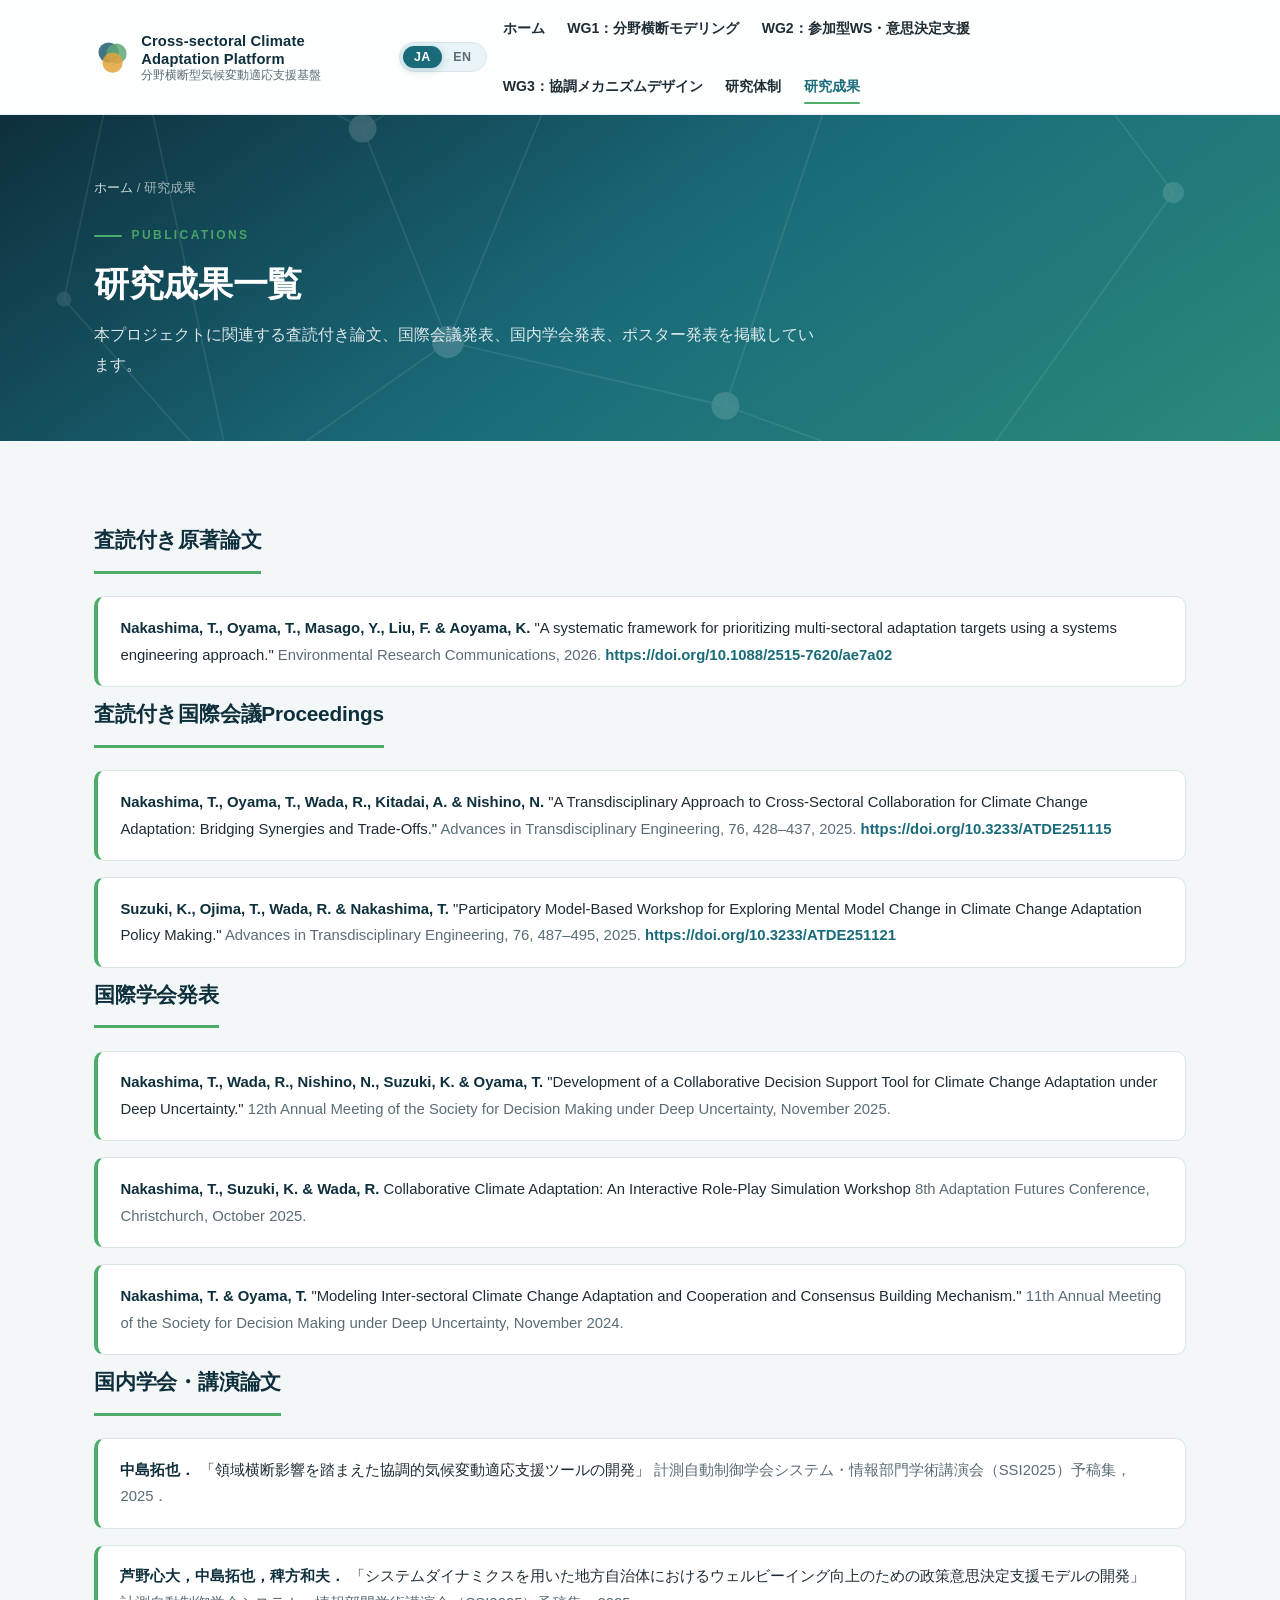
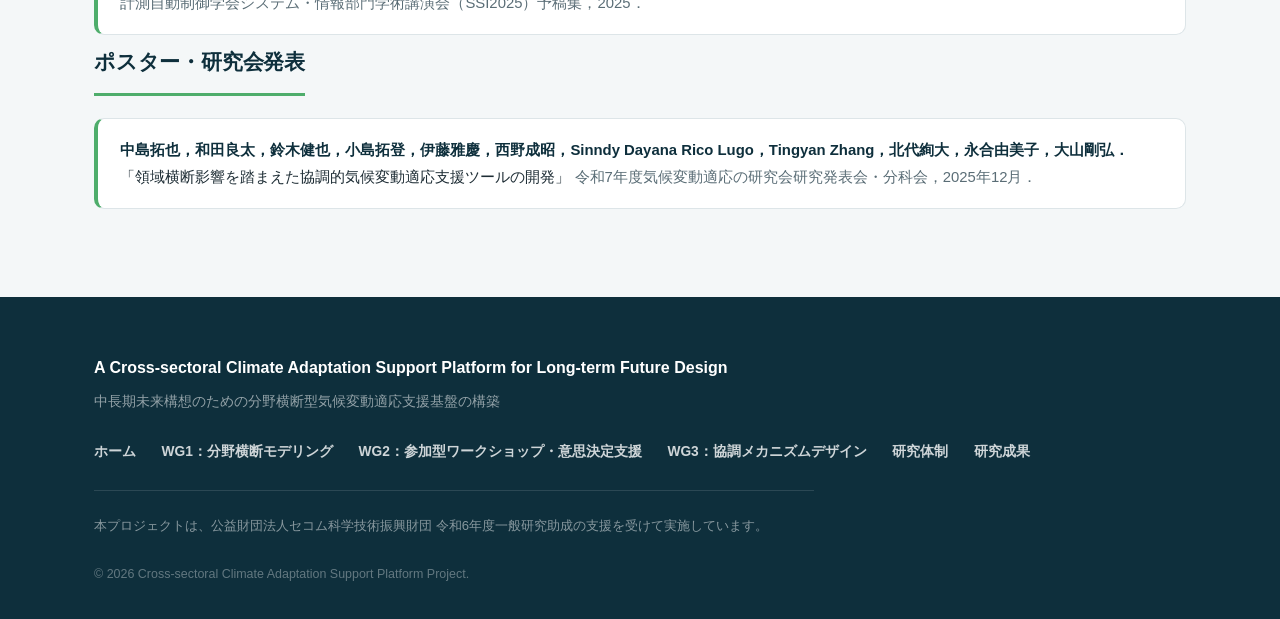
==== publications.html @ dfb135c4 "first commit" ====
<!DOCTYPE html>
<html lang="ja">
<head>
  <meta charset="UTF-8">
  <meta name="viewport" content="width=device-width, initial-scale=1.0">
  <title>研究成果 | 分野横断型気候変動適応支援基盤</title>
  <meta name="description" content="本プロジェクトの研究成果一覧（査読付き論文、国際会議Proceedings、学会発表、ポスター発表）と主要な参考文献リストを掲載しています。">
  <link rel="icon" type="image/svg+xml" href="images/favicon.svg">
  <link rel="stylesheet" href="css/style.css">
</head>
<body>
  <header class="site-header">
    <div class="nav">
      <a href="index.html" class="nav__brand">
        <img src="images/logo-mark.svg" alt="">
        <span class="nav__brand-text">
          <span class="nav__brand-en">Cross-sectoral Climate Adaptation Platform</span>
          <span class="nav__brand-jp">分野横断型気候変動適応支援基盤</span>
        </span>
      </a>
      <div class="nav__right">
        <div class="lang-switch">
          <button class="lang-switch__btn is-active" data-lang="ja">JA</button>
          <button class="lang-switch__btn" data-lang="en">EN</button>
        </div>
        <button class="nav__toggle" aria-label="メニューを開く" aria-expanded="false">
          <span></span><span></span><span></span>
        </button>
      </div>
      <nav class="nav__links">
        <a href="index.html" data-lang-ja>ホーム</a>
        <a href="index.html" data-lang-en>Home</a>
        <a href="wg1.html" data-lang-ja>WG1：分野横断モデリング</a>
        <a href="wg1.html" data-lang-en>WG1: Integrated System Modeling</a>
        <a href="wg2.html" data-lang-ja>WG2：参加型WS・意思決定支援</a>
        <a href="wg2.html" data-lang-en>WG2: Serious-Game &amp; Workshop</a>
        <a href="wg3.html" data-lang-ja>WG3：協調メカニズムデザイン</a>
        <a href="wg3.html" data-lang-en>WG3: Collaborative Mechanism Design</a>
        <a href="team.html" data-lang-ja>研究体制</a>
        <a href="team.html" data-lang-en>Research Team</a>
        <a href="publications.html" class="is-active" data-lang-ja>研究成果</a>
        <a href="publications.html" class="is-active" data-lang-en>Publications</a>
      </nav>
    </div>
  </header>

  <main>
    <section class="page-hero">
      <div class="page-hero__inner">
        <p class="breadcrumb"><a href="index.html" data-lang-ja>ホーム</a><a href="index.html" data-lang-en>Home</a> / <span data-lang-ja>研究成果</span><span data-lang-en>Publications</span></p>
        <p class="page-hero__label">Publications</p>
        <h1 class="page-hero__title" data-lang-ja>研究成果一覧</h1>
        <h1 class="page-hero__title" data-lang-en>Publications</h1>
        <p class="page-hero__lead" data-lang-ja>
          本プロジェクトに関連する査読付き論文、国際会議発表、国内学会発表、ポスター発表を掲載しています。
        </p>
        <p class="page-hero__lead" data-lang-en>
          This page lists peer-reviewed papers, international conference presentations, domestic conference presentations, and poster presentations related to this project.
        </p>
      </div>
    </section>

    <section class="section">
      <div class="container">
        <h2 class="block-title fade-in" data-lang-ja>査読付き原著論文</h2>
        <h2 class="block-title fade-in" data-lang-en>Peer-reviewed Journal Articles</h2>
        <ul class="pub-list fade-in">
          <li class="pub-item">
            <span class="pub-authors">Nakashima, T., Oyama, T., Masago, Y., Liu, F. &amp; Aoyama, K.</span>
            "A systematic framework for prioritizing multi-sectoral adaptation targets using a systems engineering approach."
            <span class="pub-venue">Environmental Research Communications, 2026.</span>
            <a href="https://iopscience.iop.org/article/10.1088/2515-7620/ae7a02" target="_blank" rel="noopener">https://doi.org/10.1088/2515-7620/ae7a02</a>
          </li>
        </ul>

        <h2 class="block-title fade-in" data-lang-ja>査読付き国際会議Proceedings</h2>
        <h2 class="block-title fade-in" data-lang-en>Peer-reviewed Conference Proceedings</h2>
        <ul class="pub-list fade-in">
          <li class="pub-item">
            <span class="pub-authors">Nakashima, T., Oyama, T., Wada, R., Kitadai, A. &amp; Nishino, N.</span>
            "A Transdisciplinary Approach to Cross-Sectoral Collaboration for Climate Change Adaptation: Bridging Synergies and Trade-Offs."
            <span class="pub-venue">Advances in Transdisciplinary Engineering, 76, 428–437, 2025.</span>
            <a href="https://doi.org/10.3233/ATDE251115" target="_blank" rel="noopener">https://doi.org/10.3233/ATDE251115</a>
          </li>
          <li class="pub-item">
            <span class="pub-authors">Suzuki, K., Ojima, T., Wada, R. &amp; Nakashima, T.</span>
            "Participatory Model-Based Workshop for Exploring Mental Model Change in Climate Change Adaptation Policy Making."
            <span class="pub-venue">Advances in Transdisciplinary Engineering, 76, 487–495, 2025.</span>
            <a href="https://doi.org/10.3233/ATDE251121" target="_blank" rel="noopener">https://doi.org/10.3233/ATDE251121</a>
          </li>
        </ul>

        <h2 class="block-title fade-in" data-lang-ja>国際学会発表</h2>
        <h2 class="block-title fade-in" data-lang-en>International Conference Presentations</h2>
        <ul class="pub-list fade-in">
          <li class="pub-item">
            <span class="pub-authors">Nakashima, T., Wada, R., Nishino, N., Suzuki, K. &amp; Oyama, T.</span>
            "Development of a Collaborative Decision Support Tool for Climate Change Adaptation under Deep Uncertainty."
            <span class="pub-venue">12th Annual Meeting of the Society for Decision Making under Deep Uncertainty, November 2025.</span>
          </li>
          <li class="pub-item">
            <span class="pub-authors">Nakashima, T., Suzuki, K. &amp; Wada, R.</span>
            <span data-lang-ja>Collaborative Climate Adaptation: An Interactive Role-Play
Simulation Workshop</span>
            <span data-lang-en>Collaborative Climate Adaptation: An Interactive Role-Play
Simulation Workshop</span>
            <span class="pub-venue">8th Adaptation Futures Conference, Christchurch, October 2025.</span>
          </li>
          <li class="pub-item">
            <span class="pub-authors">Nakashima, T. &amp; Oyama, T.</span>
            "Modeling Inter-sectoral Climate Change Adaptation and Cooperation and Consensus Building Mechanism."
            <span class="pub-venue">11th Annual Meeting of the Society for Decision Making under Deep Uncertainty, November 2024.</span>
          </li>
        </ul>

        <h2 class="block-title fade-in" data-lang-ja>国内学会・講演論文</h2>
        <h2 class="block-title fade-in" data-lang-en>Domestic Conference Presentations</h2>
        <ul class="pub-list fade-in">
          <li class="pub-item">
            <span class="pub-authors" data-lang-ja>中島拓也．</span>
            <span class="pub-authors" data-lang-en>Nakashima, T.</span>
            <span data-lang-ja>「領域横断影響を踏まえた協調的気候変動適応支援ツールの開発」</span>
            <span data-lang-en>"Development of a Collaborative Climate Change Adaptation Support Tool Considering Cross-sectoral Impacts"</span>
            <span class="pub-venue" data-lang-ja>計測自動制御学会システム・情報部門学術講演会（SSI2025）予稿集，2025．</span>
            <span class="pub-venue" data-lang-en>SICE SSI2025, 2025.</span>
          </li>
          <li class="pub-item">
            <span class="pub-authors" data-lang-ja>芦野心大，中島拓也，稗方和夫．</span>
            <span class="pub-authors" data-lang-en>Ashino, S., Nakashima, T. &amp; Hiekata, K.</span>
            <span data-lang-ja>「システムダイナミクスを用いた地方自治体におけるウェルビーイング向上のための政策意思決定支援モデルの開発」</span>
            <span data-lang-en>"Development of a Policy Decision Support Model for Improving Well-being in Local Governments Using System Dynamics"</span>
            <span class="pub-venue" data-lang-ja>計測自動制御学会システム・情報部門学術講演会（SSI2025）予稿集，2025．</span>
            <span class="pub-venue" data-lang-en>SICE SSI2025, 2025.</span>
          </li>
        </ul>

        <h2 class="block-title fade-in" data-lang-ja>ポスター・研究会発表</h2>
        <h2 class="block-title fade-in" data-lang-en>Poster &amp; Workshop Presentations</h2>
        <ul class="pub-list fade-in">
          <li class="pub-item">
            <span class="pub-authors" data-lang-ja>中島拓也，和田良太，鈴木健也，小島拓登，伊藤雅慶，西野成昭，Sinndy Dayana Rico Lugo，Tingyan Zhang，北代絢大，永合由美子，大山剛弘．</span>
            <span class="pub-authors" data-lang-en>Nakashima, T., Wada, R., Suzuki, K., Ojima, T., Ito, M., Nishino, N., Rico Lugo, S.D., Zhang, T., Kitadai, A., Nagago, Y. &amp; Oyama, T.</span>
            <span data-lang-ja>「領域横断影響を踏まえた協調的気候変動適応支援ツールの開発」</span>
            <span data-lang-en>"Development of a Collaborative Climate Change Adaptation Support Tool Considering Cross-sectoral Impacts"</span>
            <span class="pub-venue" data-lang-ja>令和7年度気候変動適応の研究会研究発表会・分科会，2025年12月．</span>
            <span class="pub-venue" data-lang-en>FY2025 Climate Change Adaptation Research Meeting, December 2025.</span>
          </li>
        </ul>
      </div>
    </section>
  </main>

  <footer class="site-footer">
    <div class="footer__inner">
      <div>
        <p class="footer__title">A Cross-sectoral Climate Adaptation Support Platform for Long-term Future Design</p>
        <p class="footer__sub">中長期未来構想のための分野横断型気候変動適応支援基盤の構築</p>
      </div>
      <nav class="footer__links">
        <a href="index.html" data-lang-ja>ホーム</a>
        <a href="index.html" data-lang-en>Home</a>
        <a href="wg1.html" data-lang-ja>WG1：分野横断モデリング</a>
        <a href="wg1.html" data-lang-en>WG1: Integrated System Modeling</a>
        <a href="wg2.html" data-lang-ja>WG2：参加型ワークショップ・意思決定支援</a>
        <a href="wg2.html" data-lang-en>WG2: Serious-Game &amp; Workshop</a>
        <a href="wg3.html" data-lang-ja>WG3：協調メカニズムデザイン</a>
        <a href="wg3.html" data-lang-en>WG3: Collaborative Mechanism Design</a>
        <a href="team.html" data-lang-ja>研究体制</a>
        <a href="team.html" data-lang-en>Research Team</a>
        <a href="publications.html" data-lang-ja>研究成果</a>
        <a href="publications.html" data-lang-en>Publications</a>
      </nav>
      <p class="footer__funding" data-lang-ja>
        本プロジェクトは、公益財団法人セコム科学技術振興財団 令和6年度一般研究助成の支援を受けて実施しています。
      </p>
      <p class="footer__funding" data-lang-en>
        This project is supported by the SECOM Science and Technology Foundation (FY2024 General Research Grant).
      </p>
      <p class="footer__copy">&copy; 2026 Cross-sectoral Climate Adaptation Support Platform Project.</p>
    </div>
  </footer>

  <script src="js/script.js"></script>
</body>
</html>
---- css/style.css ----
/* ============================================================
   Cross-sectoral Climate Adaptation Support Platform
   Modern stylesheet
   ============================================================ */

:root {
  --color-primary: #1a6b7a;
  --color-primary-dark: #0e2f3c;
  --color-primary-light: #e8f4f7;
  --color-accent: #4ead6b;
  --color-accent-dark: #38885a;
  --color-accent-light: #e6f5ec;
  --color-amber: #e3a23c;
  --color-bg: #f4f7f8;
  --color-surface: #ffffff;
  --color-text: #1e2d35;
  --color-text-muted: #5a6d76;
  --color-border: #dde5e8;
  --font-base: "Inter", -apple-system, BlinkMacSystemFont, "Hiragino Sans", "Hiragino Kaku Gothic ProN",
    "Yu Gothic", "Segoe UI", Meiryo, sans-serif;
  --font-display: "Inter", -apple-system, BlinkMacSystemFont, "Hiragino Sans", sans-serif;
  --max-width: 1140px;
  --radius: 16px;
  --radius-sm: 10px;
  --radius-lg: 24px;
  --shadow: 0 8px 32px rgba(14, 47, 60, 0.10);
  --shadow-sm: 0 2px 12px rgba(14, 47, 60, 0.06);
  --shadow-lg: 0 16px 48px rgba(14, 47, 60, 0.14);
  --transition: 0.3s cubic-bezier(0.4, 0, 0.2, 1);
}

* {
  box-sizing: border-box;
}

html {
  scroll-behavior: smooth;
}

body {
  margin: 0;
  font-family: var(--font-base);
  color: var(--color-text);
  background: var(--color-bg);
  line-height: 1.85;
  -webkit-font-smoothing: antialiased;
  -moz-osx-font-smoothing: grayscale;
}

img {
  max-width: 100%;
  display: block;
}

a {
  color: var(--color-primary);
  text-decoration: none;
  transition: color var(--transition);
}

a:hover {
  color: var(--color-accent-dark);
  text-decoration: none;
}

.container {
  max-width: var(--max-width);
  margin: 0 auto;
  padding: 0 1.5rem;
}

/* ------------------------------------------------------------
   Scroll-triggered animations
   ------------------------------------------------------------ */

.fade-in {
  opacity: 0;
  transform: translateY(28px);
  transition: opacity 0.7s cubic-bezier(0.4, 0, 0.2, 1), transform 0.7s cubic-bezier(0.4, 0, 0.2, 1);
}

.fade-in.is-visible {
  opacity: 1;
  transform: translateY(0);
}

.fade-in-left {
  opacity: 0;
  transform: translateX(-32px);
  transition: opacity 0.7s cubic-bezier(0.4, 0, 0.2, 1), transform 0.7s cubic-bezier(0.4, 0, 0.2, 1);
}

.fade-in-left.is-visible {
  opacity: 1;
  transform: translateX(0);
}

.fade-in-right {
  opacity: 0;
  transform: translateX(32px);
  transition: opacity 0.7s cubic-bezier(0.4, 0, 0.2, 1), transform 0.7s cubic-bezier(0.4, 0, 0.2, 1);
}

.fade-in-right.is-visible {
  opacity: 1;
  transform: translateX(0);
}

.stagger-1 { transition-delay: 0.1s; }
.stagger-2 { transition-delay: 0.2s; }
.stagger-3 { transition-delay: 0.3s; }
.stagger-4 { transition-delay: 0.4s; }

/* ------------------------------------------------------------
   Header / Navigation
   ------------------------------------------------------------ */

.site-header {
  position: sticky;
  top: 0;
  z-index: 200;
  background: rgba(255, 255, 255, 0.82);
  backdrop-filter: blur(16px) saturate(180%);
  -webkit-backdrop-filter: blur(16px) saturate(180%);
  border-bottom: 1px solid rgba(221, 229, 232, 0.6);
  transition: box-shadow var(--transition);
}

.site-header.is-scrolled {
  box-shadow: 0 2px 20px rgba(14, 47, 60, 0.08);
}

.nav {
  max-width: var(--max-width);
  margin: 0 auto;
  padding: 0.65rem 1.5rem;
  display: flex;
  align-items: center;
  justify-content: space-between;
  gap: 1rem;
}

.nav__brand {
  display: flex;
  align-items: center;
  gap: 0.7rem;
  text-decoration: none;
  color: var(--color-primary-dark);
  min-width: 0;
}

.nav__brand:hover {
  text-decoration: none;
}

.nav__brand img {
  width: 36px;
  height: 36px;
  flex-shrink: 0;
}

.nav__brand-text {
  display: flex;
  flex-direction: column;
  line-height: 1.25;
}

.nav__brand-en {
  font-weight: 700;
  font-size: 0.92rem;
  letter-spacing: 0.01em;
}

.nav__brand-jp {
  font-size: 0.72rem;
  color: var(--color-text-muted);
}

.nav__right {
  display: flex;
  align-items: center;
  gap: 1rem;
}

.nav__toggle {
  display: none;
  flex-direction: column;
  justify-content: center;
  gap: 5px;
  width: 40px;
  height: 40px;
  background: none;
  border: 1px solid var(--color-border);
  border-radius: var(--radius-sm);
  cursor: pointer;
  flex-shrink: 0;
  transition: background var(--transition);
}

.nav__toggle:hover {
  background: var(--color-primary-light);
}

.nav__toggle span {
  display: block;
  width: 18px;
  height: 2px;
  margin: 0 auto;
  background: var(--color-primary-dark);
  border-radius: 2px;
  transition: transform var(--transition);
}

.nav__links {
  display: flex;
  align-items: center;
  gap: 1.4rem;
  flex-wrap: wrap;
}

.nav__links a {
  color: var(--color-text);
  font-weight: 600;
  font-size: 0.88rem;
  text-decoration: none;
  white-space: nowrap;
  padding: 0.3rem 0;
  position: relative;
  transition: color var(--transition);
}

.nav__links a::after {
  content: "";
  position: absolute;
  bottom: 0;
  left: 0;
  width: 0;
  height: 2px;
  background: var(--color-accent);
  border-radius: 1px;
  transition: width var(--transition);
}

.nav__links a:hover::after,
.nav__links a.is-active::after {
  width: 100%;
}

.nav__links a:hover,
.nav__links a.is-active {
  color: var(--color-primary);
  text-decoration: none;
}

/* Language switcher */
.lang-switch {
  display: inline-flex;
  align-items: center;
  background: var(--color-primary-light);
  border-radius: 999px;
  padding: 3px;
  gap: 0;
  flex-shrink: 0;
  border: 1px solid var(--color-border);
}

.lang-switch__btn {
  border: none;
  background: none;
  font-size: 0.78rem;
  font-weight: 700;
  padding: 0.3rem 0.7rem;
  border-radius: 999px;
  cursor: pointer;
  color: var(--color-text-muted);
  transition: all var(--transition);
  line-height: 1;
  letter-spacing: 0.04em;
}

.lang-switch__btn.is-active {
  background: var(--color-primary);
  color: #fff;
  box-shadow: 0 2px 8px rgba(26, 107, 122, 0.25);
}

.lang-switch__btn:hover:not(.is-active) {
  color: var(--color-primary);
}

@media (max-width: 920px) {
  .nav__toggle {
    display: flex;
  }

  .nav__links {
    display: none;
    width: 100%;
    flex-direction: column;
    align-items: flex-start;
    gap: 0.8rem;
    padding: 1rem 0 0.5rem;
  }

  .nav__links.is-open {
    display: flex;
  }

  .nav {
    flex-wrap: wrap;
  }

  .nav__right {
    gap: 0.5rem;
  }
}

/* ------------------------------------------------------------
   Hero (home page)
   ------------------------------------------------------------ */

.hero {
  position: relative;
  background: linear-gradient(145deg, #0e2f3c 0%, #1a6b7a 50%, #2a8a7a 100%);
  color: #fff;
  overflow: hidden;
}

.hero__bg {
  position: absolute;
  inset: 0;
  background-image: url("../images/hero-network.svg");
  background-size: cover;
  background-position: center;
  opacity: 0.25;
  animation: heroBgFloat 20s ease-in-out infinite;
}

@keyframes heroBgFloat {
  0%, 100% { transform: scale(1) translateY(0); }
  50% { transform: scale(1.05) translateY(-10px); }
}

.hero__inner {
  position: relative;
  max-width: var(--max-width);
  margin: 0 auto;
  padding: 6rem 1.5rem 5rem;
}

.hero__eyebrow {
  text-transform: uppercase;
  letter-spacing: 0.22em;
  font-size: 0.75rem;
  font-weight: 700;
  color: rgba(78, 173, 107, 0.9);
  margin: 0 0 1.2rem;
  display: inline-flex;
  align-items: center;
  gap: 0.6rem;
}

.hero__eyebrow::before {
  content: "";
  display: block;
  width: 28px;
  height: 2px;
  background: var(--color-accent);
  border-radius: 1px;
}

.hero__title {
  font-family: var(--font-display);
  font-size: clamp(1.7rem, 4vw, 2.8rem);
  line-height: 1.35;
  margin: 0 0 1rem;
  font-weight: 800;
  max-width: 860px;
  letter-spacing: -0.01em;
}

.hero__subtitle {
  font-size: clamp(1rem, 2.2vw, 1.3rem);
  font-weight: 600;
  margin: 0 0 1.6rem;
  color: rgba(230, 245, 236, 0.85);
}

.hero__lead {
  max-width: 700px;
  font-size: 0.98rem;
  color: rgba(255, 255, 255, 0.85);
  margin: 0 0 2.4rem;
  line-height: 1.9;
}

.hero__actions {
  display: flex;
  flex-wrap: wrap;
  gap: 0.9rem;
}

.hero__funder {
  position: relative;
  margin-top: 3.5rem;
  padding-top: 1.5rem;
  border-top: 1px solid rgba(255, 255, 255, 0.15);
  font-size: 0.82rem;
  color: rgba(255, 255, 255, 0.6);
  max-width: 700px;
}

/* ------------------------------------------------------------
   Buttons
   ------------------------------------------------------------ */

.btn {
  display: inline-block;
  padding: 0.75rem 1.6rem;
  border-radius: 999px;
  font-weight: 700;
  font-size: 0.92rem;
  text-decoration: none;
  transition: all var(--transition);
  border: 2px solid transparent;
  letter-spacing: 0.01em;
}

.btn--primary {
  background: var(--color-accent);
  color: #fff;
  box-shadow: 0 4px 16px rgba(78, 173, 107, 0.3);
}

.btn--primary:hover {
  background: var(--color-accent-dark);
  color: #fff;
  text-decoration: none;
  transform: translateY(-2px);
  box-shadow: 0 6px 24px rgba(78, 173, 107, 0.4);
}

.btn--ghost {
  background: rgba(255, 255, 255, 0.08);
  border-color: rgba(255, 255, 255, 0.4);
  color: #fff;
  backdrop-filter: blur(4px);
}

.btn--ghost:hover {
  background: rgba(255, 255, 255, 0.18);
  border-color: rgba(255, 255, 255, 0.7);
  color: #fff;
  text-decoration: none;
  transform: translateY(-2px);
}

.btn--outline {
  background: transparent;
  border-color: var(--color-primary);
  color: var(--color-primary);
}

.btn--outline:hover {
  background: var(--color-primary);
  color: #fff;
  text-decoration: none;
  transform: translateY(-2px);
  box-shadow: 0 4px 16px rgba(26, 107, 122, 0.25);
}

/* ------------------------------------------------------------
   Page hero (sub pages)
   ------------------------------------------------------------ */

.page-hero {
  background: linear-gradient(145deg, #0e2f3c 0%, #1a6b7a 50%, #2a8a7a 100%);
  color: #fff;
  position: relative;
  overflow: hidden;
}

.page-hero::after {
  content: "";
  position: absolute;
  inset: 0;
  background-image: url("../images/hero-network.svg");
  background-size: cover;
  background-position: center;
  opacity: 0.18;
}

.page-hero__inner {
  position: relative;
  z-index: 1;
  max-width: var(--max-width);
  margin: 0 auto;
  padding: 3.8rem 1.5rem;
}

.page-hero__label {
  text-transform: uppercase;
  letter-spacing: 0.2em;
  font-size: 0.75rem;
  font-weight: 700;
  color: rgba(78, 173, 107, 0.9);
  margin: 0 0 0.8rem;
  display: inline-flex;
  align-items: center;
  gap: 0.6rem;
}

.page-hero__label::before {
  content: "";
  display: block;
  width: 28px;
  height: 2px;
  background: var(--color-accent);
  border-radius: 1px;
}

.page-hero__title {
  font-family: var(--font-display);
  font-size: clamp(1.5rem, 3.2vw, 2.2rem);
  margin: 0 0 0.7rem;
  font-weight: 800;
  line-height: 1.4;
  letter-spacing: -0.01em;
}

.page-hero__lead {
  max-width: 720px;
  color: rgba(255, 255, 255, 0.85);
  margin: 0;
  line-height: 1.9;
}

.breadcrumb {
  position: relative;
  font-size: 0.82rem;
  margin: 0 0 1rem;
  color: rgba(255, 255, 255, 0.6);
}

.breadcrumb a {
  color: rgba(255, 255, 255, 0.8);
}

.breadcrumb a:hover {
  color: #fff;
}

/* ------------------------------------------------------------
   Sections
   ------------------------------------------------------------ */

.section {
  padding: 5rem 0;
}

.section--alt {
  background: var(--color-surface);
  border-top: 1px solid var(--color-border);
  border-bottom: 1px solid var(--color-border);
}

.section__header {
  max-width: 720px;
  margin: 0 0 2.8rem;
}

.section__eyebrow {
  text-transform: uppercase;
  letter-spacing: 0.2em;
  font-size: 0.72rem;
  font-weight: 700;
  color: var(--color-accent-dark);
  margin: 0 0 0.6rem;
  display: inline-flex;
  align-items: center;
  gap: 0.6rem;
}

.section__eyebrow::before {
  content: "";
  display: block;
  width: 20px;
  height: 2px;
  background: var(--color-accent);
  border-radius: 1px;
}

.section__title {
  font-family: var(--font-display);
  font-size: clamp(1.35rem, 2.8vw, 1.85rem);
  margin: 0 0 0.8rem;
  font-weight: 800;
  color: var(--color-primary-dark);
  letter-spacing: -0.01em;
}

.section__lead {
  color: var(--color-text-muted);
  margin: 0;
  line-height: 1.9;
}

.prose p {
  margin: 0 0 1.2rem;
  line-height: 1.9;
}

.prose p:last-child {
  margin-bottom: 0;
}

h2.block-title {
  font-family: var(--font-display);
  font-size: 1.3rem;
  font-weight: 800;
  color: var(--color-primary-dark);
  margin: 0 0 1.4rem;
  padding-bottom: 0.7rem;
  border-bottom: 3px solid var(--color-accent);
  display: inline-block;
  letter-spacing: -0.01em;
}

h3.sub-title {
  font-size: 1.05rem;
  font-weight: 700;
  color: var(--color-primary);
  margin: 2rem 0 0.8rem;
}

/* ------------------------------------------------------------
   Cards: WG overview cards
   ------------------------------------------------------------ */

.wg-grid {
  display: grid;
  grid-template-columns: repeat(3, 1fr);
  gap: 1.6rem;
}

@media (max-width: 880px) {
  .wg-grid {
    grid-template-columns: 1fr;
  }
}

.wg-card {
  background: var(--color-surface);
  border: 1px solid var(--color-border);
  border-radius: var(--radius-lg);
  padding: 2rem;
  box-shadow: var(--shadow-sm);
  display: flex;
  flex-direction: column;
  transition: all var(--transition);
  position: relative;
  overflow: hidden;
}

.wg-card::before {
  content: "";
  position: absolute;
  top: 0;
  left: 0;
  right: 0;
  height: 4px;
  background: linear-gradient(90deg, var(--color-primary), var(--color-accent));
  opacity: 0;
  transition: opacity var(--transition);
}

.wg-card:hover {
  transform: translateY(-6px);
  box-shadow: var(--shadow-lg);
  border-color: transparent;
}

.wg-card:hover::before {
  opacity: 1;
}

.wg-card__icon {
  width: 52px;
  height: 52px;
  margin-bottom: 1.2rem;
}

.wg-card__tag {
  font-size: 0.74rem;
  font-weight: 800;
  letter-spacing: 0.12em;
  color: var(--color-accent-dark);
  text-transform: uppercase;
  margin: 0 0 0.5rem;
}

.wg-card__title {
  font-family: var(--font-display);
  font-size: 1.1rem;
  font-weight: 800;
  color: var(--color-primary-dark);
  margin: 0 0 0.8rem;
  line-height: 1.55;
}

.wg-card__desc {
  color: var(--color-text-muted);
  font-size: 0.9rem;
  margin: 0 0 1.6rem;
  flex-grow: 1;
  line-height: 1.8;
}

.wg-card__link {
  font-weight: 700;
  font-size: 0.88rem;
  display: inline-flex;
  align-items: center;
  gap: 0.3rem;
  transition: gap var(--transition);
}

.wg-card__link:hover {
  gap: 0.6rem;
  text-decoration: none;
}

/* ------------------------------------------------------------
   Lists
   ------------------------------------------------------------ */

.check-list {
  list-style: none;
  margin: 0 0 1.2rem;
  padding: 0;
  display: grid;
  gap: 0.8rem;
}

.check-list li {
  position: relative;
  padding-left: 1.8rem;
  line-height: 1.8;
}

.check-list li::before {
  content: "";
  position: absolute;
  left: 0;
  top: 0.6em;
  width: 10px;
  height: 10px;
  border-radius: 3px;
  background: linear-gradient(135deg, var(--color-accent), var(--color-primary));
}

.dot-list {
  margin: 0 0 1.1rem;
  padding-left: 1.3rem;
}

.dot-list li {
  margin-bottom: 0.5rem;
}

.dot-list li:last-child {
  margin-bottom: 0;
}

/* ------------------------------------------------------------
   Connections (WG interplay) section
   ------------------------------------------------------------ */

.wg-overview-figure {
  margin: 0 0 3rem;
  text-align: center;
}

.wg-overview-figure img {
  max-width: 780px;
  width: 100%;
  margin: 0 auto;
  border-radius: var(--radius-lg);
  box-shadow: var(--shadow);
}

.wg-overview-figure figcaption {
  margin-top: 1rem;
  font-size: 0.85rem;
  color: var(--color-text-muted);
}

.connection-grid {
  display: grid;
  grid-template-columns: repeat(2, 1fr);
  gap: 1.4rem;
}

@media (max-width: 768px) {
  .connection-grid {
    grid-template-columns: 1fr;
  }
}

.connection-card {
  background: var(--color-bg);
  border: 1px solid var(--color-border);
  border-radius: var(--radius);
  padding: 1.6rem 1.8rem;
  box-shadow: var(--shadow-sm);
  transition: all var(--transition);
}

.connection-card:hover {
  transform: translateY(-3px);
  box-shadow: var(--shadow);
}

.connection-card--full {
  grid-column: 1 / -1;
  background: linear-gradient(135deg, var(--color-primary-light) 0%, var(--color-accent-light) 100%);
  border-color: transparent;
}

.connection-card__path {
  display: inline-flex;
  align-items: center;
  gap: 0.5rem;
  font-weight: 800;
  color: var(--color-primary);
  font-size: 0.95rem;
  margin: 0 0 0.6rem;
  letter-spacing: 0.02em;
}

.connection-card__path .arrow {
  color: var(--color-accent);
  font-size: 1.1rem;
}

.connection-card__title {
  font-family: var(--font-display);
  font-size: 1rem;
  font-weight: 800;
  color: var(--color-primary-dark);
  margin: 0 0 0.5rem;
}

.connection-card p {
  margin: 0;
  color: var(--color-text-muted);
  font-size: 0.92rem;
  line-height: 1.8;
}

/* ------------------------------------------------------------
   News list (home page)
   ------------------------------------------------------------ */

.news-list {
  list-style: none;
  margin: 0;
  padding: 0;
  display: grid;
  gap: 1rem;
}

.news-item {
  display: grid;
  grid-template-columns: 140px 1fr;
  gap: 1.2rem;
  padding: 1.2rem 1.5rem;
  background: var(--color-surface);
  border: 1px solid var(--color-border);
  border-radius: var(--radius);
  align-items: start;
  transition: all var(--transition);
}

.news-item:hover {
  box-shadow: var(--shadow-sm);
  transform: translateX(4px);
}

@media (max-width: 600px) {
  .news-item {
    grid-template-columns: 1fr;
    gap: 0.4rem;
  }
}

.news-item__date {
  font-weight: 700;
  color: var(--color-primary);
  font-size: 0.86rem;
  white-space: nowrap;
}

.news-item__tag {
  display: inline-block;
  font-size: 0.68rem;
  font-weight: 800;
  letter-spacing: 0.06em;
  color: var(--color-primary);
  background: var(--color-primary-light);
  border-radius: 999px;
  padding: 0.18rem 0.65rem;
  margin-right: 0.5rem;
  vertical-align: middle;
}

.news-item__body {
  font-size: 0.93rem;
  color: var(--color-text);
  line-height: 1.7;
}

/* ------------------------------------------------------------
   Team
   ------------------------------------------------------------ */

.team-grid {
  display: grid;
  grid-template-columns: repeat(auto-fill, minmax(200px, 1fr));
  gap: 1.4rem;
}

.team-card {
  background: var(--color-surface);
  border: 1px solid var(--color-border);
  border-radius: var(--radius);
  padding: 1.5rem;
  text-align: center;
  box-shadow: var(--shadow-sm);
  transition: all var(--transition);
}

.team-card:hover {
  transform: translateY(-4px);
  box-shadow: var(--shadow);
}

.team-card img {
  width: 84px;
  height: 84px;
  margin: 0 auto 0.9rem;
  border-radius: 50%;
  background: var(--color-primary-light);
  object-fit: cover;
}

.team-card__name {
  font-weight: 800;
  font-size: 1rem;
  color: var(--color-primary-dark);
  margin: 0 0 0.3rem;
}

.team-card__role {
  font-size: 0.85rem;
  color: var(--color-text-muted);
  margin: 0;
}

.team-card__affil {
  font-size: 0.82rem;
  color: var(--color-text-muted);
  margin: 0.2rem 0 0;
}

.team-leader {
  display: flex;
  align-items: center;
  gap: 1.6rem;
  background: var(--color-surface);
  border: 1px solid var(--color-border);
  border-radius: var(--radius-lg);
  padding: 1.8rem 2rem;
  box-shadow: var(--shadow-sm);
  max-width: 540px;
  transition: all var(--transition);
}

.team-leader:hover {
  box-shadow: var(--shadow);
}

.team-leader img {
  width: 96px;
  height: 96px;
  border-radius: 50%;
  background: var(--color-primary-light);
  flex-shrink: 0;
  object-fit: cover;
}

.team-leader__name {
  font-weight: 800;
  font-size: 1.15rem;
  color: var(--color-primary-dark);
  margin: 0 0 0.3rem;
}

.team-leader__role {
  font-size: 0.88rem;
  color: var(--color-accent-dark);
  font-weight: 700;
  margin: 0 0 0.2rem;
}

.team-leader__affil {
  font-size: 0.88rem;
  color: var(--color-text-muted);
  margin: 0;
}

.wg-team-section {
  margin-bottom: 3rem;
}

.wg-team-section:last-child {
  margin-bottom: 0;
}

.wg-team-section__heading {
  display: flex;
  align-items: baseline;
  gap: 0.8rem;
  margin: 0 0 1.4rem;
  flex-wrap: wrap;
}

.wg-team-section__heading h2 {
  font-family: var(--font-display);
  font-size: 1.2rem;
  font-weight: 800;
  color: var(--color-primary-dark);
  margin: 0;
}

.wg-team-section__heading .wg-pill {
  font-size: 0.74rem;
  font-weight: 800;
  letter-spacing: 0.08em;
  color: #fff;
  background: linear-gradient(135deg, var(--color-accent), var(--color-primary));
  border-radius: 999px;
  padding: 0.25rem 0.85rem;
}

/* ------------------------------------------------------------
   Publications
   ------------------------------------------------------------ */

.pub-list {
  list-style: none;
  margin: 0 0 0.5rem;
  padding: 0;
  display: grid;
  gap: 1rem;
}

.pub-item {
  background: var(--color-surface);
  border: 1px solid var(--color-border);
  border-left: 4px solid var(--color-accent);
  border-radius: var(--radius-sm);
  padding: 1.1rem 1.4rem;
  font-size: 0.93rem;
  transition: all var(--transition);
  line-height: 1.8;
}

.pub-item:hover {
  box-shadow: var(--shadow-sm);
  transform: translateX(4px);
}

.pub-item .pub-authors {
  font-weight: 700;
  color: var(--color-primary-dark);
}

.pub-item .pub-venue {
  color: var(--color-text-muted);
}

.pub-item a {
  font-weight: 700;
}

.ref-list {
  list-style: none;
  margin: 0 0 0.5rem;
  padding: 0;
  display: grid;
  gap: 0.7rem;
}

.ref-list li {
  padding: 0.8rem 1.1rem;
  background: var(--color-surface);
  border: 1px solid var(--color-border);
  border-radius: var(--radius-sm);
  font-size: 0.9rem;
  color: var(--color-text-muted);
  transition: all var(--transition);
}

.ref-list li:hover {
  box-shadow: var(--shadow-sm);
}

.ref-list li strong {
  color: var(--color-text);
}

/* ------------------------------------------------------------
   Cross link callout
   ------------------------------------------------------------ */

.callout {
  background: linear-gradient(135deg, var(--color-accent-light), var(--color-primary-light));
  border: 1px solid rgba(78, 173, 107, 0.15);
  border-radius: var(--radius-lg);
  padding: 1.8rem 2rem;
  font-size: 0.95rem;
  line-height: 1.8;
}

.callout strong {
  color: var(--color-primary-dark);
}

.callout-links {
  display: flex;
  flex-wrap: wrap;
  gap: 0.8rem;
  margin-top: 1.2rem;
}

/* ------------------------------------------------------------
   Footer
   ------------------------------------------------------------ */

.site-footer {
  background: var(--color-primary-dark);
  color: rgba(255, 255, 255, 0.85);
  padding: 3.5rem 0 2rem;
}

.footer__inner {
  max-width: var(--max-width);
  margin: 0 auto;
  padding: 0 1.5rem;
  display: grid;
  gap: 1.6rem;
}

.footer__title {
  font-weight: 800;
  color: #fff;
  margin: 0 0 0.3rem;
  font-size: 1rem;
}

.footer__sub {
  margin: 0;
  font-size: 0.88rem;
  color: rgba(255, 255, 255, 0.55);
}

.footer__links {
  display: flex;
  flex-wrap: wrap;
  gap: 0.6rem 1.6rem;
}

.footer__links a {
  color: rgba(255, 255, 255, 0.8);
  font-size: 0.86rem;
  font-weight: 600;
  transition: color var(--transition);
}

.footer__links a:hover {
  color: #fff;
}

.footer__funding {
  font-size: 0.82rem;
  color: rgba(255, 255, 255, 0.5);
  border-top: 1px solid rgba(255, 255, 255, 0.12);
  padding-top: 1.4rem;
  margin: 0;
  max-width: 720px;
}

.footer__copy {
  font-size: 0.78rem;
  color: rgba(255, 255, 255, 0.35);
  margin: 0;
}

/* ------------------------------------------------------------
   Figure gallery (WG sub-pages)
   ------------------------------------------------------------ */

.fig-gallery {
  display: grid;
  grid-template-columns: repeat(2, 1fr);
  gap: 1.6rem;
  margin: 2rem 0;
}

@media (max-width: 700px) {
  .fig-gallery {
    grid-template-columns: 1fr;
  }
}

.fig-gallery figure {
  margin: 0;
  background: var(--color-surface);
  border: 1px solid var(--color-border);
  border-radius: var(--radius);
  overflow: hidden;
  box-shadow: var(--shadow-sm);
  transition: all var(--transition);
  display: flex;
  flex-direction: column;
}

.fig-gallery figure:hover {
  box-shadow: var(--shadow);
  transform: translateY(-3px);
}

.fig-gallery figure img {
  width: 100%;
  height: 280px;
  object-fit: cover;
  display: block;
}

@media (max-width: 700px) {
  .fig-gallery figure img {
    height: 220px;
  }
}

.fig-gallery figcaption {
  padding: 0.8rem 1rem;
  font-size: 0.82rem;
  color: var(--color-text-muted);
  line-height: 1.6;
  border-top: 1px solid var(--color-border);
  margin-top: auto;
}

.fig-gallery--single {
  grid-template-columns: 1fr;
  max-width: 640px;
}

.fig-hero {
  margin: 0 0 2.5rem;
}

.fig-hero figure {
  margin: 0;
  background: var(--color-surface);
  border: 1px solid var(--color-border);
  border-radius: var(--radius-lg);
  overflow: hidden;
  box-shadow: var(--shadow);
}

.fig-hero figure img {
  width: 100%;
  display: block;
}

.fig-hero figcaption {
  padding: 0.9rem 1.2rem;
  font-size: 0.85rem;
  color: var(--color-text-muted);
  line-height: 1.6;
  border-top: 1px solid var(--color-border);
}

/* ------------------------------------------------------------
   Placeholder banner
   ------------------------------------------------------------ */

.placeholder-note {
  background: #fff7e6;
  border: 1px dashed var(--color-amber);
  color: #8a6116;
  font-size: 0.85rem;
  padding: 0.7rem 1.2rem;
  border-radius: var(--radius-sm);
  margin-bottom: 2rem;
}

/* ------------------------------------------------------------
   Language toggle: show/hide content
   ------------------------------------------------------------ */

[data-lang-en],
[data-lang-ja] {
  transition: opacity 0.3s ease;
}

html[lang="en"] [data-lang-ja] {
  display: none !important;
}

html[lang="ja"] [data-lang-en] {
  display: none !important;
}
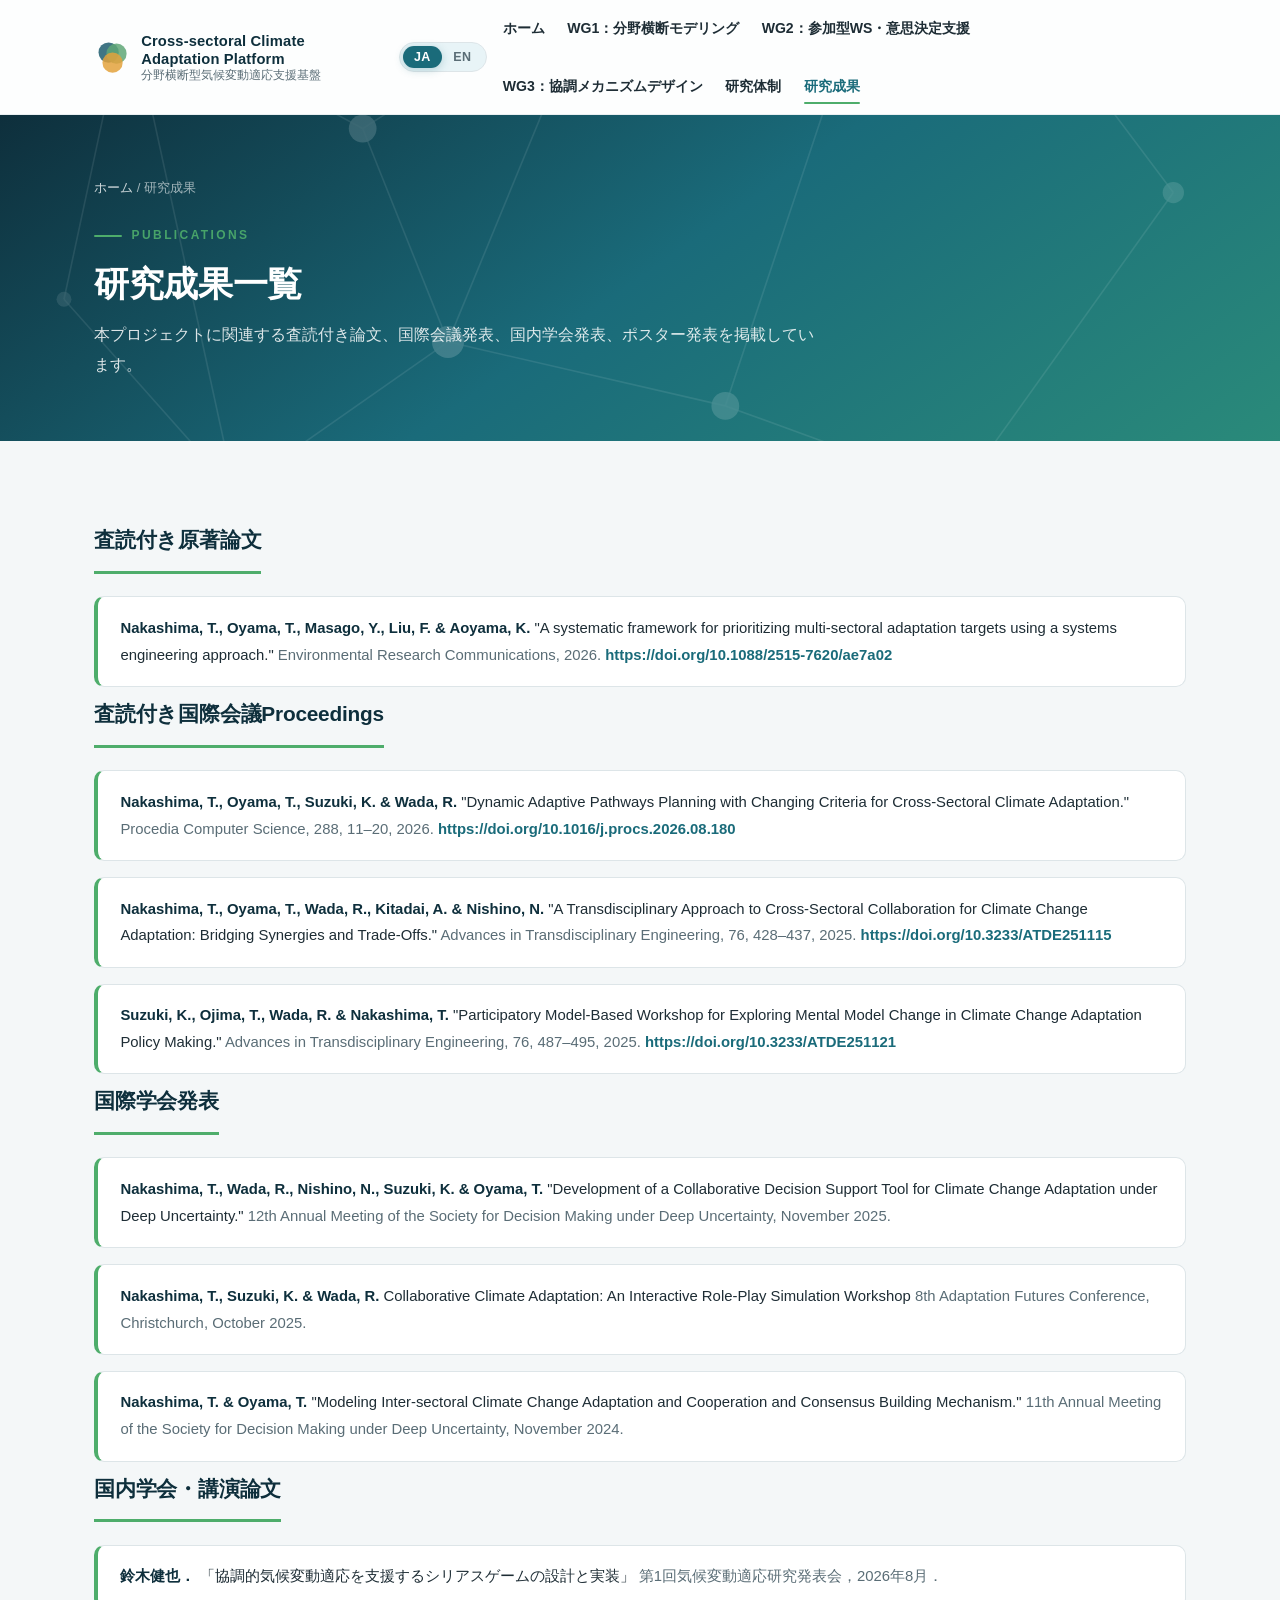
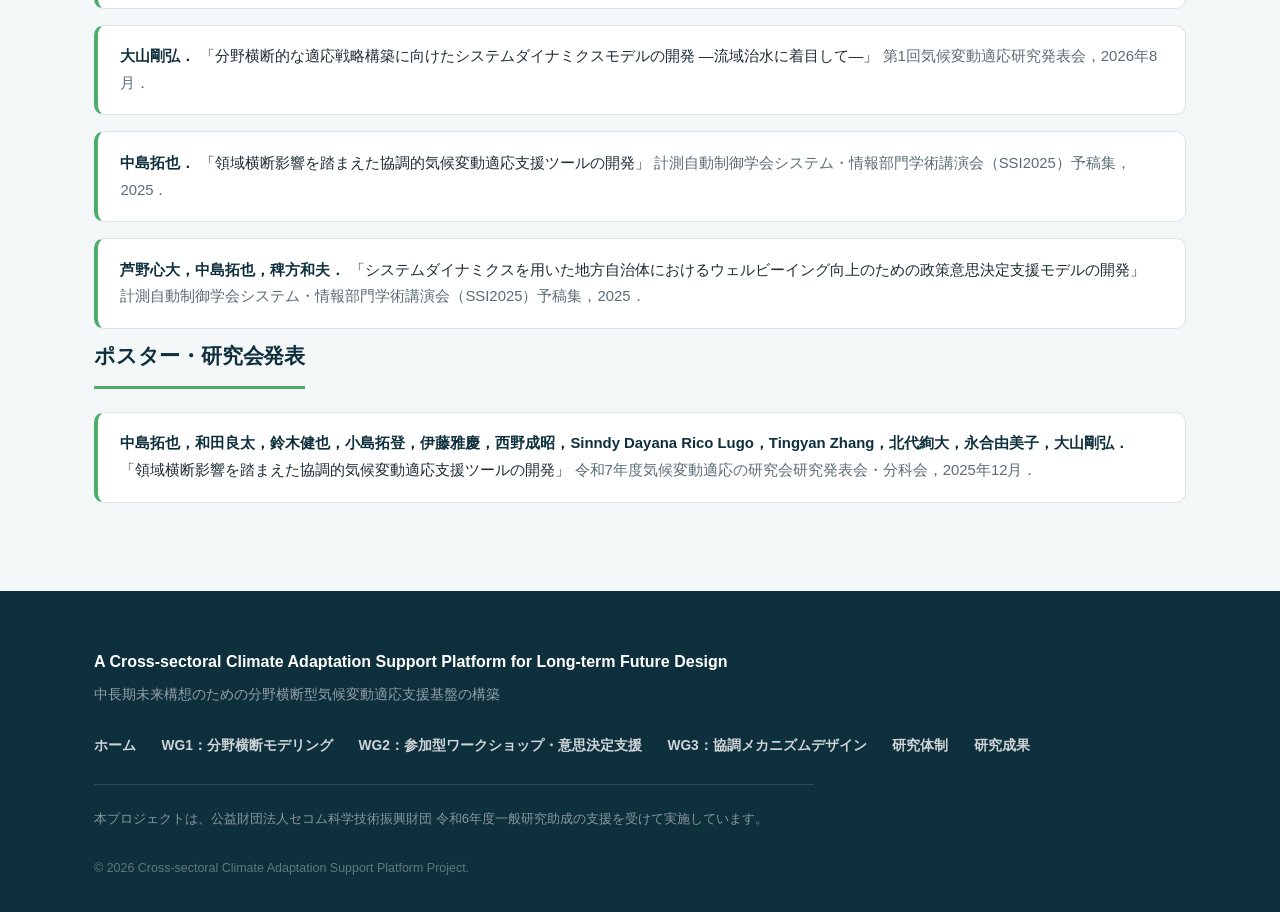
==== commit dc806a78: "update" ====
--- a/publications.html
+++ b/publications.html
@@ -77,6 +77,12 @@
         <h2 class="block-title fade-in" data-lang-en>Peer-reviewed Conference Proceedings</h2>
         <ul class="pub-list fade-in">
           <li class="pub-item">
+            <span class="pub-authors">Nakashima, T., Oyama, T., Suzuki, K. &amp; Wada, R.</span>
+            "Dynamic Adaptive Pathways Planning with Changing Criteria for Cross-Sectoral Climate Adaptation."
+            <span class="pub-venue">Procedia Computer Science, 288, 11–20, 2026.</span>
+            <a href="https://doi.org/10.1016/j.procs.2026.08.180" target="_blank" rel="noopener">https://doi.org/10.1016/j.procs.2026.08.180</a>
+          </li>
+          <li class="pub-item">
             <span class="pub-authors">Nakashima, T., Oyama, T., Wada, R., Kitadai, A. &amp; Nishino, N.</span>
             "A Transdisciplinary Approach to Cross-Sectoral Collaboration for Climate Change Adaptation: Bridging Synergies and Trade-Offs."
             <span class="pub-venue">Advances in Transdisciplinary Engineering, 76, 428–437, 2025.</span>
@@ -116,6 +122,22 @@
         <h2 class="block-title fade-in" data-lang-ja>国内学会・講演論文</h2>
         <h2 class="block-title fade-in" data-lang-en>Domestic Conference Presentations</h2>
         <ul class="pub-list fade-in">
+          <li class="pub-item">
+            <span class="pub-authors" data-lang-ja>鈴木健也．</span>
+            <span class="pub-authors" data-lang-en>Suzuki, K.</span>
+            <span data-lang-ja>「協調的気候変動適応を支援するシリアスゲームの設計と実装」</span>
+            <span data-lang-en>"Design and Implementation of a Serious Game Supporting Collaborative Climate Change Adaptation"</span>
+            <span class="pub-venue" data-lang-ja>第1回気候変動適応研究発表会，2026年8月．</span>
+            <span class="pub-venue" data-lang-en>1st Climate Change Adaptation Research Conference, August 2026.</span>
+          </li>
+          <li class="pub-item">
+            <span class="pub-authors" data-lang-ja>大山剛弘．</span>
+            <span class="pub-authors" data-lang-en>Oyama, T.</span>
+            <span data-lang-ja>「分野横断的な適応戦略構築に向けたシステムダイナミクスモデルの開発 ―流域治水に着目して―」</span>
+            <span data-lang-en>"Development of a System Dynamics Model for Cross-sectoral Adaptation Strategies: Focusing on River-basin Flood Management"</span>
+            <span class="pub-venue" data-lang-ja>第1回気候変動適応研究発表会，2026年8月．</span>
+            <span class="pub-venue" data-lang-en>1st Climate Change Adaptation Research Conference, August 2026.</span>
+          </li>
           <li class="pub-item">
             <span class="pub-authors" data-lang-ja>中島拓也．</span>
             <span class="pub-authors" data-lang-en>Nakashima, T.</span>
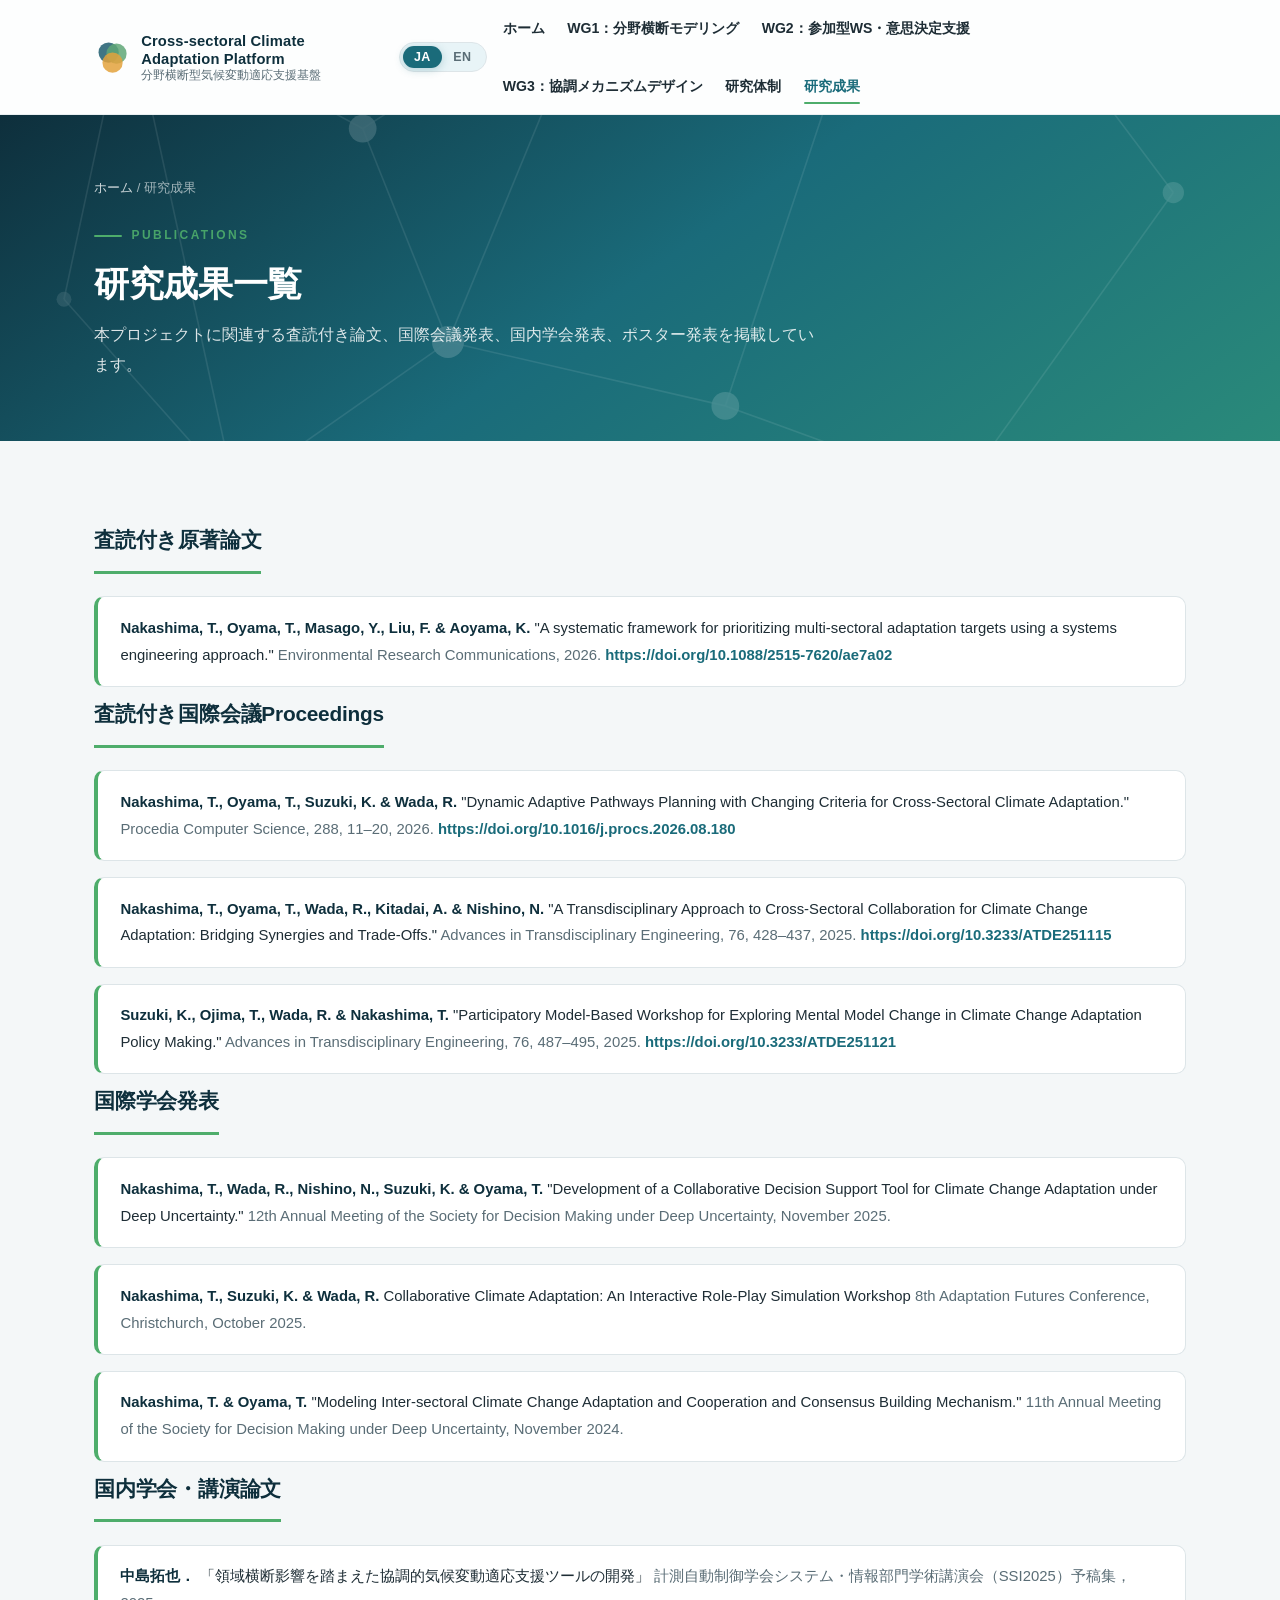
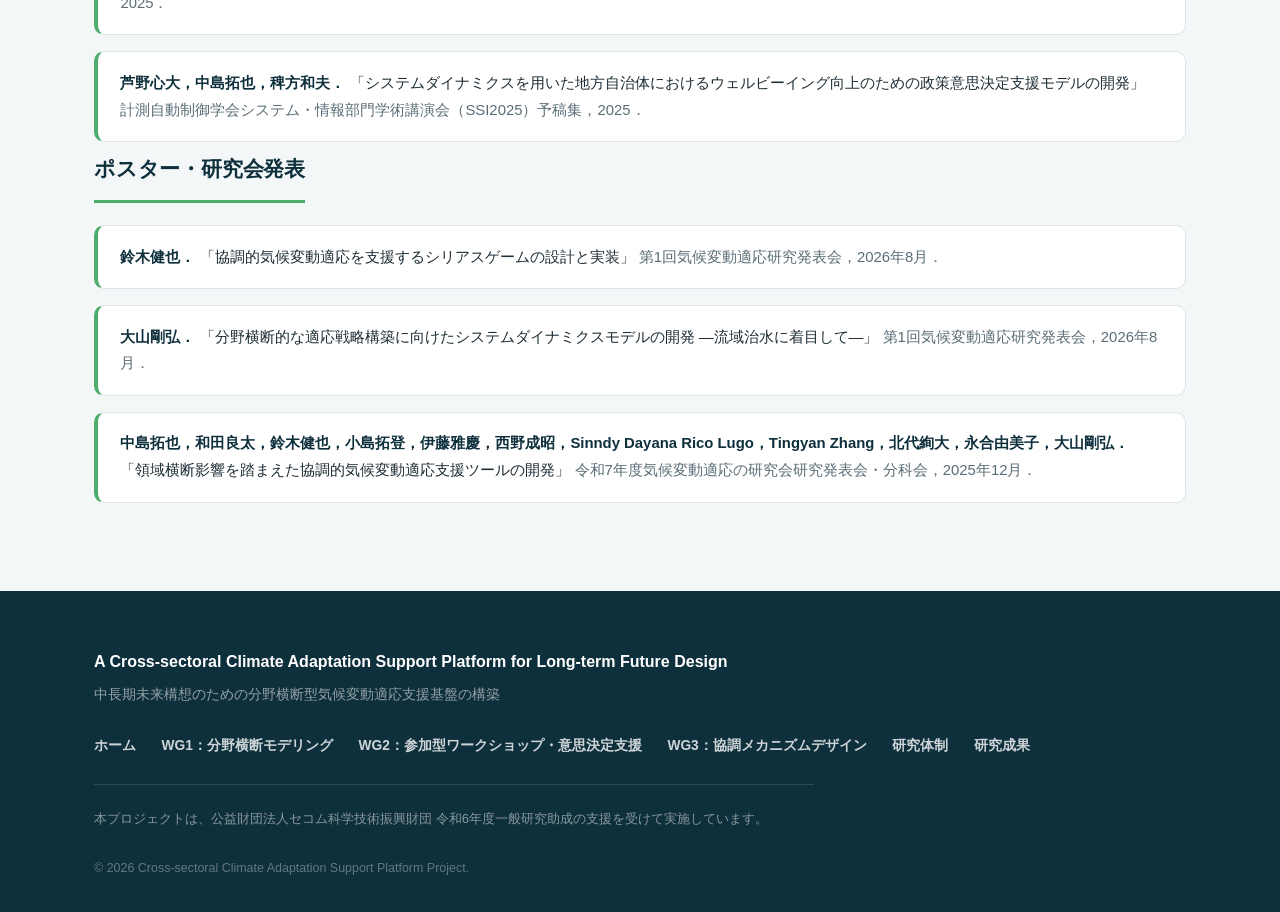
==== commit efc5de8e: "update publication" ====
--- a/publications.html
+++ b/publications.html
@@ -123,6 +123,27 @@
         <h2 class="block-title fade-in" data-lang-en>Domestic Conference Presentations</h2>
         <ul class="pub-list fade-in">
           <li class="pub-item">
+            <span class="pub-authors" data-lang-ja>中島拓也．</span>
+            <span class="pub-authors" data-lang-en>Nakashima, T.</span>
+            <span data-lang-ja>「領域横断影響を踏まえた協調的気候変動適応支援ツールの開発」</span>
+            <span data-lang-en>"Development of a Collaborative Climate Change Adaptation Support Tool Considering Cross-sectoral Impacts"</span>
+            <span class="pub-venue" data-lang-ja>計測自動制御学会システム・情報部門学術講演会（SSI2025）予稿集，2025．</span>
+            <span class="pub-venue" data-lang-en>SICE SSI2025, 2025.</span>
+          </li>
+          <li class="pub-item">
+            <span class="pub-authors" data-lang-ja>芦野心大，中島拓也，稗方和夫．</span>
+            <span class="pub-authors" data-lang-en>Ashino, S., Nakashima, T. &amp; Hiekata, K.</span>
+            <span data-lang-ja>「システムダイナミクスを用いた地方自治体におけるウェルビーイング向上のための政策意思決定支援モデルの開発」</span>
+            <span data-lang-en>"Development of a Policy Decision Support Model for Improving Well-being in Local Governments Using System Dynamics"</span>
+            <span class="pub-venue" data-lang-ja>計測自動制御学会システム・情報部門学術講演会（SSI2025）予稿集，2025．</span>
+            <span class="pub-venue" data-lang-en>SICE SSI2025, 2025.</span>
+          </li>
+        </ul>
+
+        <h2 class="block-title fade-in" data-lang-ja>ポスター・研究会発表</h2>
+        <h2 class="block-title fade-in" data-lang-en>Poster &amp; Workshop Presentations</h2>
+        <ul class="pub-list fade-in">
+          <li class="pub-item">
             <span class="pub-authors" data-lang-ja>鈴木健也．</span>
             <span class="pub-authors" data-lang-en>Suzuki, K.</span>
             <span data-lang-ja>「協調的気候変動適応を支援するシリアスゲームの設計と実装」</span>
@@ -138,27 +159,6 @@
             <span class="pub-venue" data-lang-ja>第1回気候変動適応研究発表会，2026年8月．</span>
             <span class="pub-venue" data-lang-en>1st Climate Change Adaptation Research Conference, August 2026.</span>
           </li>
-          <li class="pub-item">
-            <span class="pub-authors" data-lang-ja>中島拓也．</span>
-            <span class="pub-authors" data-lang-en>Nakashima, T.</span>
-            <span data-lang-ja>「領域横断影響を踏まえた協調的気候変動適応支援ツールの開発」</span>
-            <span data-lang-en>"Development of a Collaborative Climate Change Adaptation Support Tool Considering Cross-sectoral Impacts"</span>
-            <span class="pub-venue" data-lang-ja>計測自動制御学会システム・情報部門学術講演会（SSI2025）予稿集，2025．</span>
-            <span class="pub-venue" data-lang-en>SICE SSI2025, 2025.</span>
-          </li>
-          <li class="pub-item">
-            <span class="pub-authors" data-lang-ja>芦野心大，中島拓也，稗方和夫．</span>
-            <span class="pub-authors" data-lang-en>Ashino, S., Nakashima, T. &amp; Hiekata, K.</span>
-            <span data-lang-ja>「システムダイナミクスを用いた地方自治体におけるウェルビーイング向上のための政策意思決定支援モデルの開発」</span>
-            <span data-lang-en>"Development of a Policy Decision Support Model for Improving Well-being in Local Governments Using System Dynamics"</span>
-            <span class="pub-venue" data-lang-ja>計測自動制御学会システム・情報部門学術講演会（SSI2025）予稿集，2025．</span>
-            <span class="pub-venue" data-lang-en>SICE SSI2025, 2025.</span>
-          </li>
-        </ul>
-
-        <h2 class="block-title fade-in" data-lang-ja>ポスター・研究会発表</h2>
-        <h2 class="block-title fade-in" data-lang-en>Poster &amp; Workshop Presentations</h2>
-        <ul class="pub-list fade-in">
           <li class="pub-item">
             <span class="pub-authors" data-lang-ja>中島拓也，和田良太，鈴木健也，小島拓登，伊藤雅慶，西野成昭，Sinndy Dayana Rico Lugo，Tingyan Zhang，北代絢大，永合由美子，大山剛弘．</span>
             <span class="pub-authors" data-lang-en>Nakashima, T., Wada, R., Suzuki, K., Ojima, T., Ito, M., Nishino, N., Rico Lugo, S.D., Zhang, T., Kitadai, A., Nagago, Y. &amp; Oyama, T.</span>
